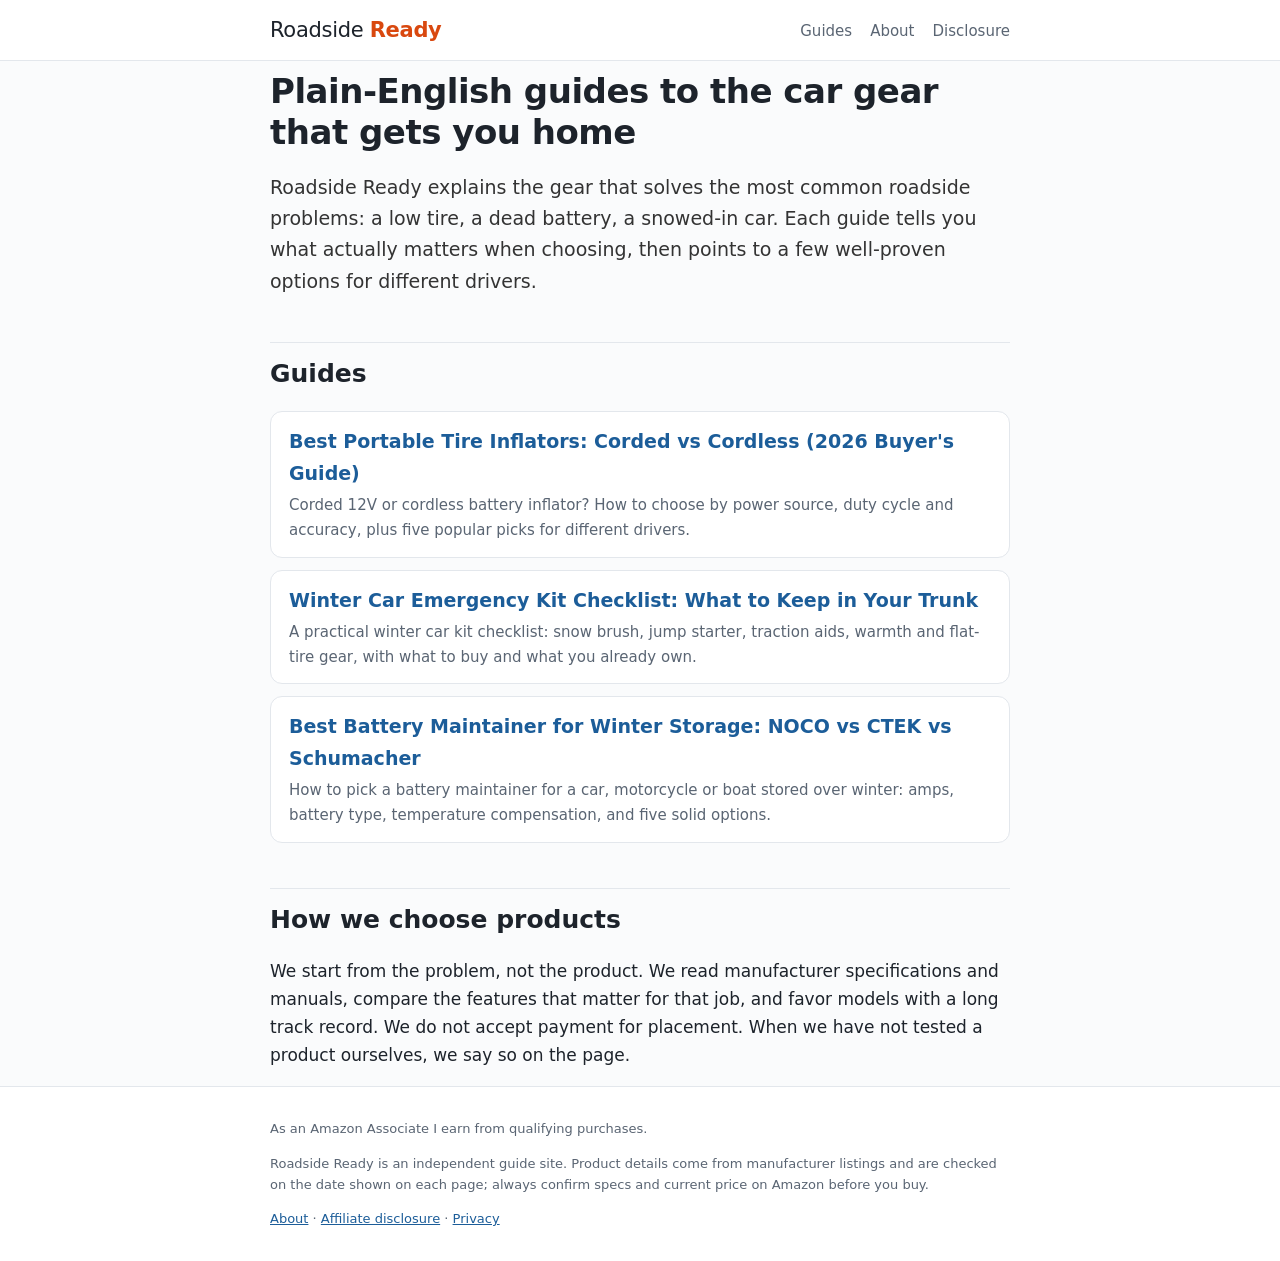
==== index.html @ 700e6747 "Launch Roadside Ready: 3 guides" ====
<!doctype html>
<html lang="en"><head>
<meta charset="utf-8"><meta name="viewport" content="width=device-width,initial-scale=1">
<title>Plain-English Guides to the Car Gear That Gets You Home | Roadside Ready</title>
<meta name="description" content="Independent buyer's guides to tire inflators, jump starters, battery maintainers and winter car emergency gear, written for everyday drivers.">
<link rel="canonical" href="https://vocedoro.github.io/roadside-ready/">
<meta property="og:title" content="Plain-English Guides to the Car Gear That Gets You Home"><meta property="og:description" content="Independent buyer's guides to tire inflators, jump starters, battery maintainers and winter car emergency gear, written for everyday drivers."><meta property="og:type" content="website">
<link rel="stylesheet" href="style.css">
</head><body>
<header class="top"><div class="wrap"><a class="logo" href="index.html">Roadside <b>Ready</b></a>
<nav><a href="index.html#guides">Guides</a><a href="about.html">About</a><a href="disclosure.html">Disclosure</a></nav></div></header>
<main class="wrap">

<section>
<h1>Plain-English guides to the car gear that gets you home</h1>
<p class="lead">Roadside Ready explains the gear that solves the most common roadside problems: a low tire, a dead battery, a snowed-in car. Each guide tells you what actually matters when choosing, then points to a few well-proven options for different drivers.</p>
<h2 id="guides">Guides</h2>
<ul class="guides">
<li><a href="guides/portable-tire-inflator.html">Best Portable Tire Inflators: Corded vs Cordless (2026 Buyer's Guide)</a><p>Corded 12V or cordless battery inflator? How to choose by power source, duty cycle and accuracy, plus five popular picks for different drivers.</p></li>
<li><a href="guides/winter-car-emergency-kit.html">Winter Car Emergency Kit Checklist: What to Keep in Your Trunk</a><p>A practical winter car kit checklist: snow brush, jump starter, traction aids, warmth and flat-tire gear, with what to buy and what you already own.</p></li>
<li><a href="guides/battery-maintainer-winter-storage.html">Best Battery Maintainer for Winter Storage: NOCO vs CTEK vs Schumacher</a><p>How to pick a battery maintainer for a car, motorcycle or boat stored over winter: amps, battery type, temperature compensation, and five solid options.</p></li>
</ul>
<h2>How we choose products</h2>
<p>We start from the problem, not the product. We read manufacturer specifications and manuals, compare the features that matter for that job, and favor models with a long track record. We do not accept payment for placement. When we have not tested a product ourselves, we say so on the page.</p>
</section>

</main>
<footer><div class="wrap"><p>As an Amazon Associate I earn from qualifying purchases.</p><p>Roadside Ready is an independent guide site. Product details come from manufacturer listings and are checked on the date shown on each page; always confirm specs and current price on Amazon before you buy.</p>
<p><a href="about.html">About</a> · <a href="disclosure.html">Affiliate disclosure</a> · <a href="privacy.html">Privacy</a></p></div></footer>
</body></html>
---- style.css ----
:root{--ink:#1d232b;--muted:#5a6573;--line:#e3e7ec;--bg:#fafbfc;--accent:#d9480f;--accent2:#1c5d99;--card:#fff}
*{box-sizing:border-box}
body{margin:0;font:17px/1.65 system-ui,-apple-system,"Segoe UI",Roboto,Arial,sans-serif;color:var(--ink);background:var(--bg)}
.wrap{max-width:780px;margin:0 auto;padding:0 20px}
a{color:var(--accent2)}
header.top{background:#fff;border-bottom:1px solid var(--line)}
header.top .wrap{display:flex;justify-content:space-between;align-items:center;min-height:60px;flex-wrap:wrap;gap:8px}
.logo{font-size:21px;text-decoration:none;color:var(--ink);letter-spacing:-.3px}
.logo b{color:var(--accent)}
nav a{margin-left:18px;text-decoration:none;color:var(--muted);font-size:15px}
main{padding:28px 20px 48px}
h1{font-size:34px;line-height:1.2;margin:.3em 0 .4em;letter-spacing:-.5px}
h2{font-size:25px;margin:1.8em 0 .5em;padding-top:.4em;border-top:1px solid var(--line)}
h3{font-size:20px;margin:1.3em 0 .3em}
.meta{color:var(--muted);font-size:14px}
.disc{font-size:13px;color:var(--muted);background:#fff;border:1px solid var(--line);border-radius:8px;padding:8px 12px}
.lead{font-size:19px;color:#333}
table{border-collapse:collapse;width:100%;font-size:15px;background:#fff;margin:12px 0}
th,td{border:1px solid var(--line);padding:8px 10px;text-align:left;vertical-align:top}
th{background:#f1f3f6}
.pick{background:var(--card);border:1px solid var(--line);border-radius:12px;padding:16px 18px;margin:18px 0}
.pick h3{margin-top:0}
.pick .best{display:inline-block;background:#fff1e8;color:var(--accent);font-weight:600;font-size:13px;border-radius:20px;padding:2px 10px;margin-bottom:6px}
.pick ul{margin:6px 0 10px 20px;padding:0}
a.amz{display:inline-block;background:var(--accent);color:#fff;text-decoration:none;font-weight:600;border-radius:8px;padding:8px 16px;font-size:15px}
a.amz:hover{filter:brightness(.92)}
.note{background:#eef5fb;border-left:4px solid var(--accent2);padding:10px 14px;border-radius:4px;font-size:15px}
ul.guides{list-style:none;padding:0}
ul.guides li{background:#fff;border:1px solid var(--line);border-radius:12px;padding:14px 18px;margin:12px 0}
ul.guides li a{font-weight:600;font-size:19px;text-decoration:none}
ul.guides li p{margin:4px 0 0;color:var(--muted);font-size:15px}
.check li{margin:4px 0}
footer{border-top:1px solid var(--line);background:#fff;color:var(--muted);font-size:13px;padding:18px 0}
@media(max-width:560px){h1{font-size:27px}body{font-size:16px}nav a{margin-left:12px}}
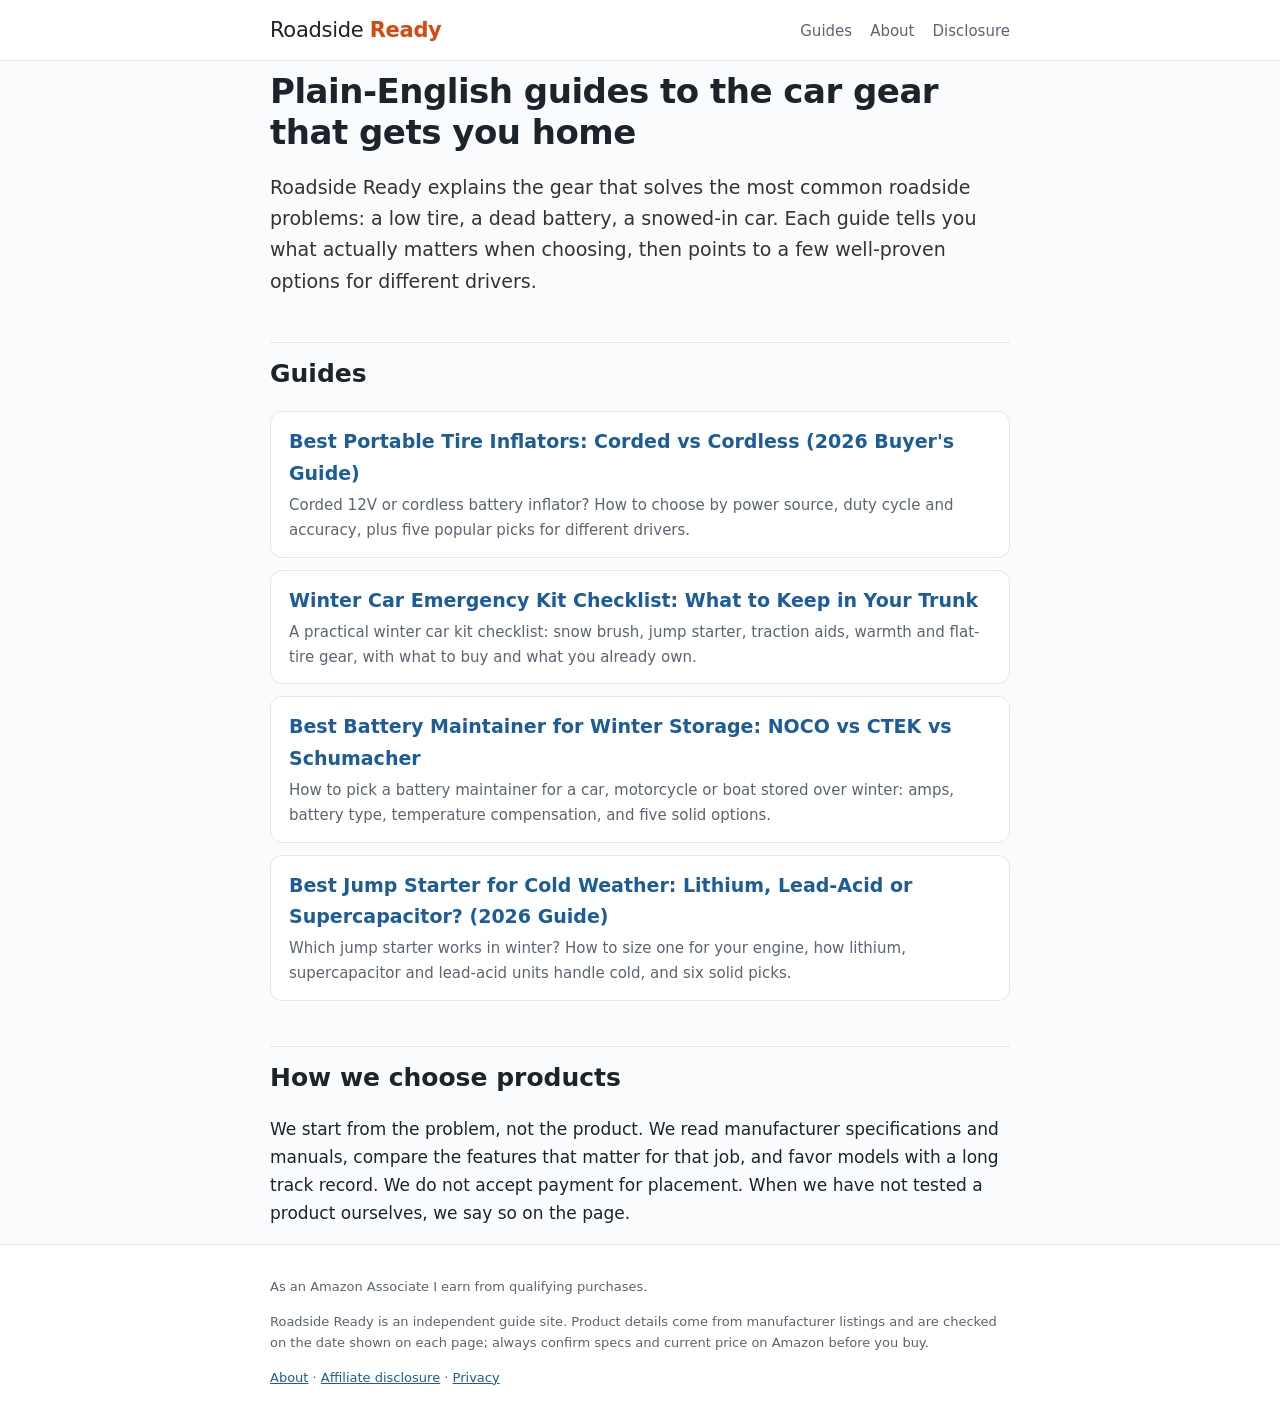
==== commit 4419afbb: "Update index and sitemap for jump starter guide" ====
--- a/index.html
+++ b/index.html
@@ -1,6 +1,6 @@
 <!doctype html>
 <html lang="en"><head>
-<meta charset="utf-8"><meta name="viewport" content="width=device-width,initial-scale=1">
+<meta charset="utf-8"><meta name="viewport" content="width=device-width,initial-scale=1"><meta name="p:domain_verify" content="308b1298f060d5dcc850b686b16271bb"/>
 <title>Plain-English Guides to the Car Gear That Gets You Home | Roadside Ready</title>
 <meta name="description" content="Independent buyer's guides to tire inflators, jump starters, battery maintainers and winter car emergency gear, written for everyday drivers.">
 <link rel="canonical" href="https://vocedoro.github.io/roadside-ready/">
@@ -19,6 +19,7 @@
 <li><a href="guides/portable-tire-inflator.html">Best Portable Tire Inflators: Corded vs Cordless (2026 Buyer's Guide)</a><p>Corded 12V or cordless battery inflator? How to choose by power source, duty cycle and accuracy, plus five popular picks for different drivers.</p></li>
 <li><a href="guides/winter-car-emergency-kit.html">Winter Car Emergency Kit Checklist: What to Keep in Your Trunk</a><p>A practical winter car kit checklist: snow brush, jump starter, traction aids, warmth and flat-tire gear, with what to buy and what you already own.</p></li>
 <li><a href="guides/battery-maintainer-winter-storage.html">Best Battery Maintainer for Winter Storage: NOCO vs CTEK vs Schumacher</a><p>How to pick a battery maintainer for a car, motorcycle or boat stored over winter: amps, battery type, temperature compensation, and five solid options.</p></li>
+<li><a href="guides/jump-starter-cold-weather.html">Best Jump Starter for Cold Weather: Lithium, Lead-Acid or Supercapacitor? (2026 Guide)</a><p>Which jump starter works in winter? How to size one for your engine, how lithium, supercapacitor and lead-acid units handle cold, and six solid picks.</p></li>
 </ul>
 <h2>How we choose products</h2>
 <p>We start from the problem, not the product. We read manufacturer specifications and manuals, compare the features that matter for that job, and favor models with a long track record. We do not accept payment for placement. When we have not tested a product ourselves, we say so on the page.</p>
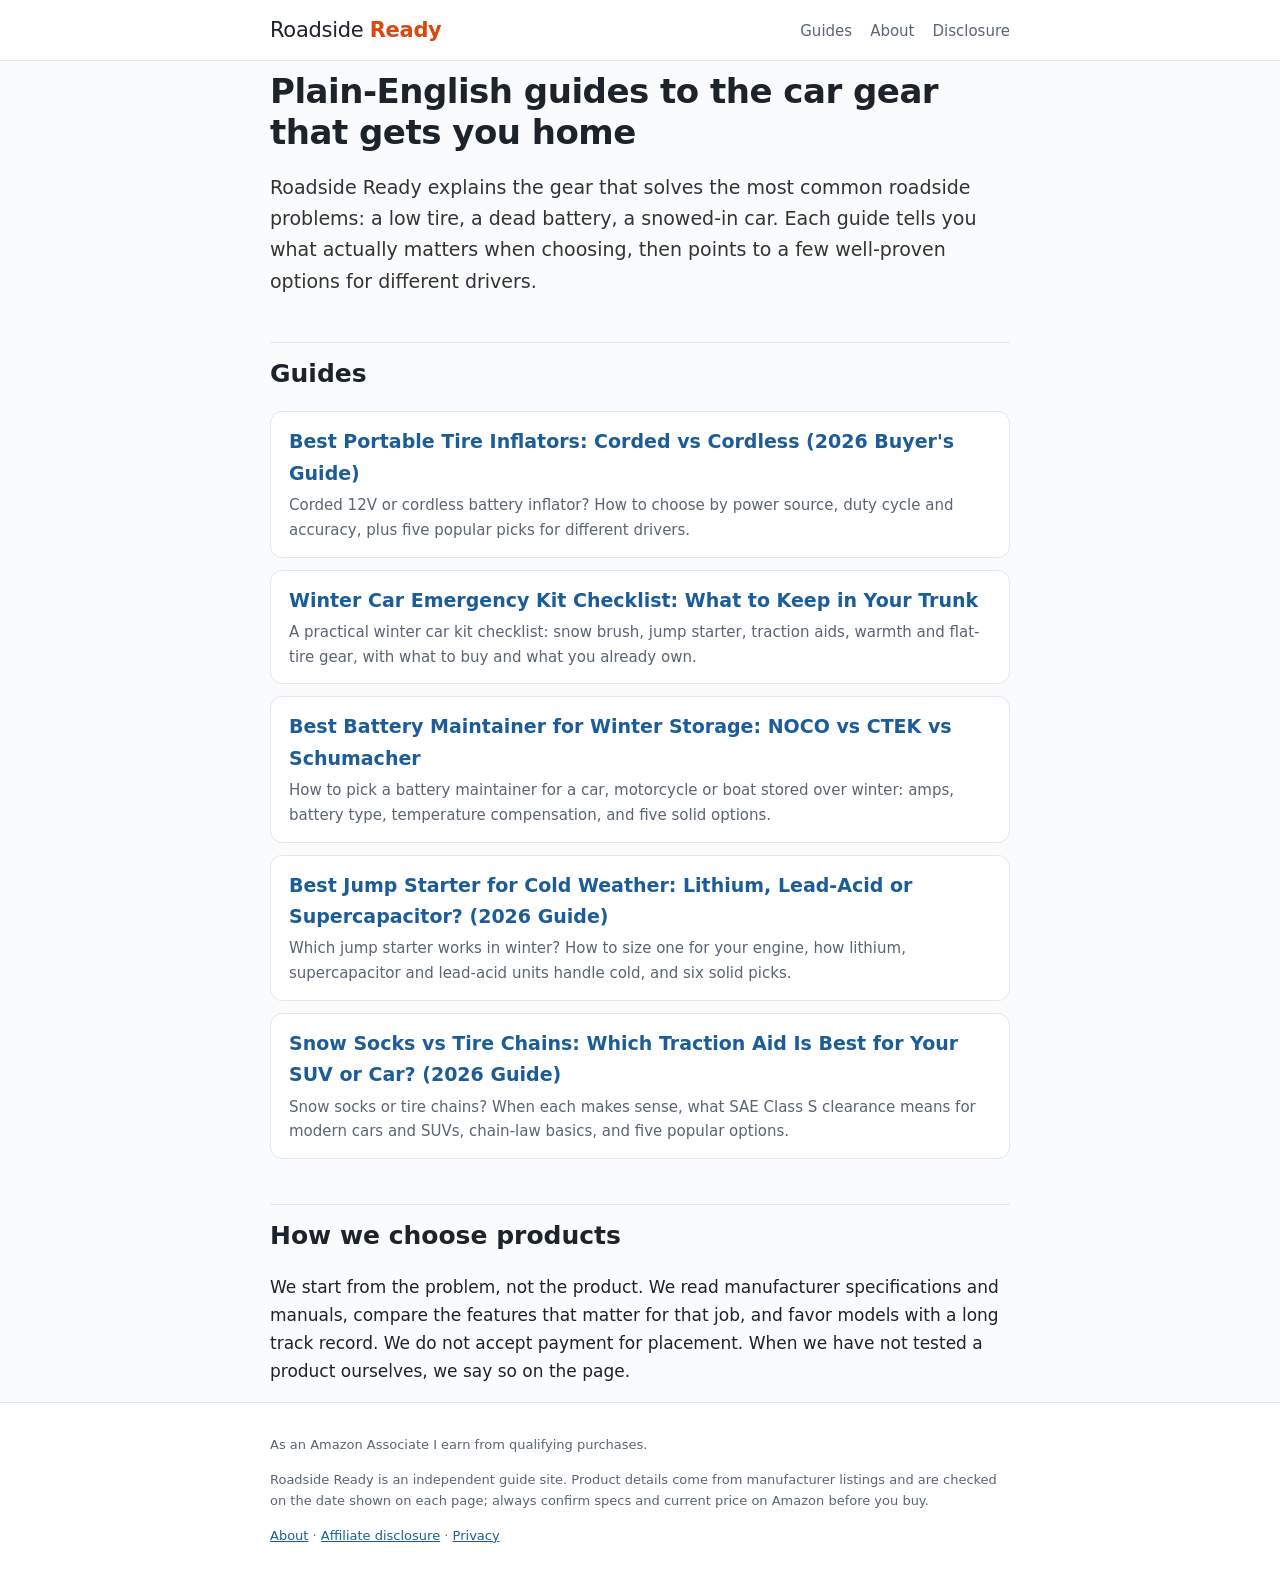
==== commit ef6a3c4f: "Update index and sitemap: snow socks guide" ====
--- a/index.html
+++ b/index.html
@@ -20,6 +20,7 @@
 <li><a href="guides/winter-car-emergency-kit.html">Winter Car Emergency Kit Checklist: What to Keep in Your Trunk</a><p>A practical winter car kit checklist: snow brush, jump starter, traction aids, warmth and flat-tire gear, with what to buy and what you already own.</p></li>
 <li><a href="guides/battery-maintainer-winter-storage.html">Best Battery Maintainer for Winter Storage: NOCO vs CTEK vs Schumacher</a><p>How to pick a battery maintainer for a car, motorcycle or boat stored over winter: amps, battery type, temperature compensation, and five solid options.</p></li>
 <li><a href="guides/jump-starter-cold-weather.html">Best Jump Starter for Cold Weather: Lithium, Lead-Acid or Supercapacitor? (2026 Guide)</a><p>Which jump starter works in winter? How to size one for your engine, how lithium, supercapacitor and lead-acid units handle cold, and six solid picks.</p></li>
+<li><a href="guides/snow-socks-vs-tire-chains.html">Snow Socks vs Tire Chains: Which Traction Aid Is Best for Your SUV or Car? (2026 Guide)</a><p>Snow socks or tire chains? When each makes sense, what SAE Class S clearance means for modern cars and SUVs, chain-law basics, and five popular options.</p></li>
 </ul>
 <h2>How we choose products</h2>
 <p>We start from the problem, not the product. We read manufacturer specifications and manuals, compare the features that matter for that job, and favor models with a long track record. We do not accept payment for placement. When we have not tested a product ourselves, we say so on the page.</p>
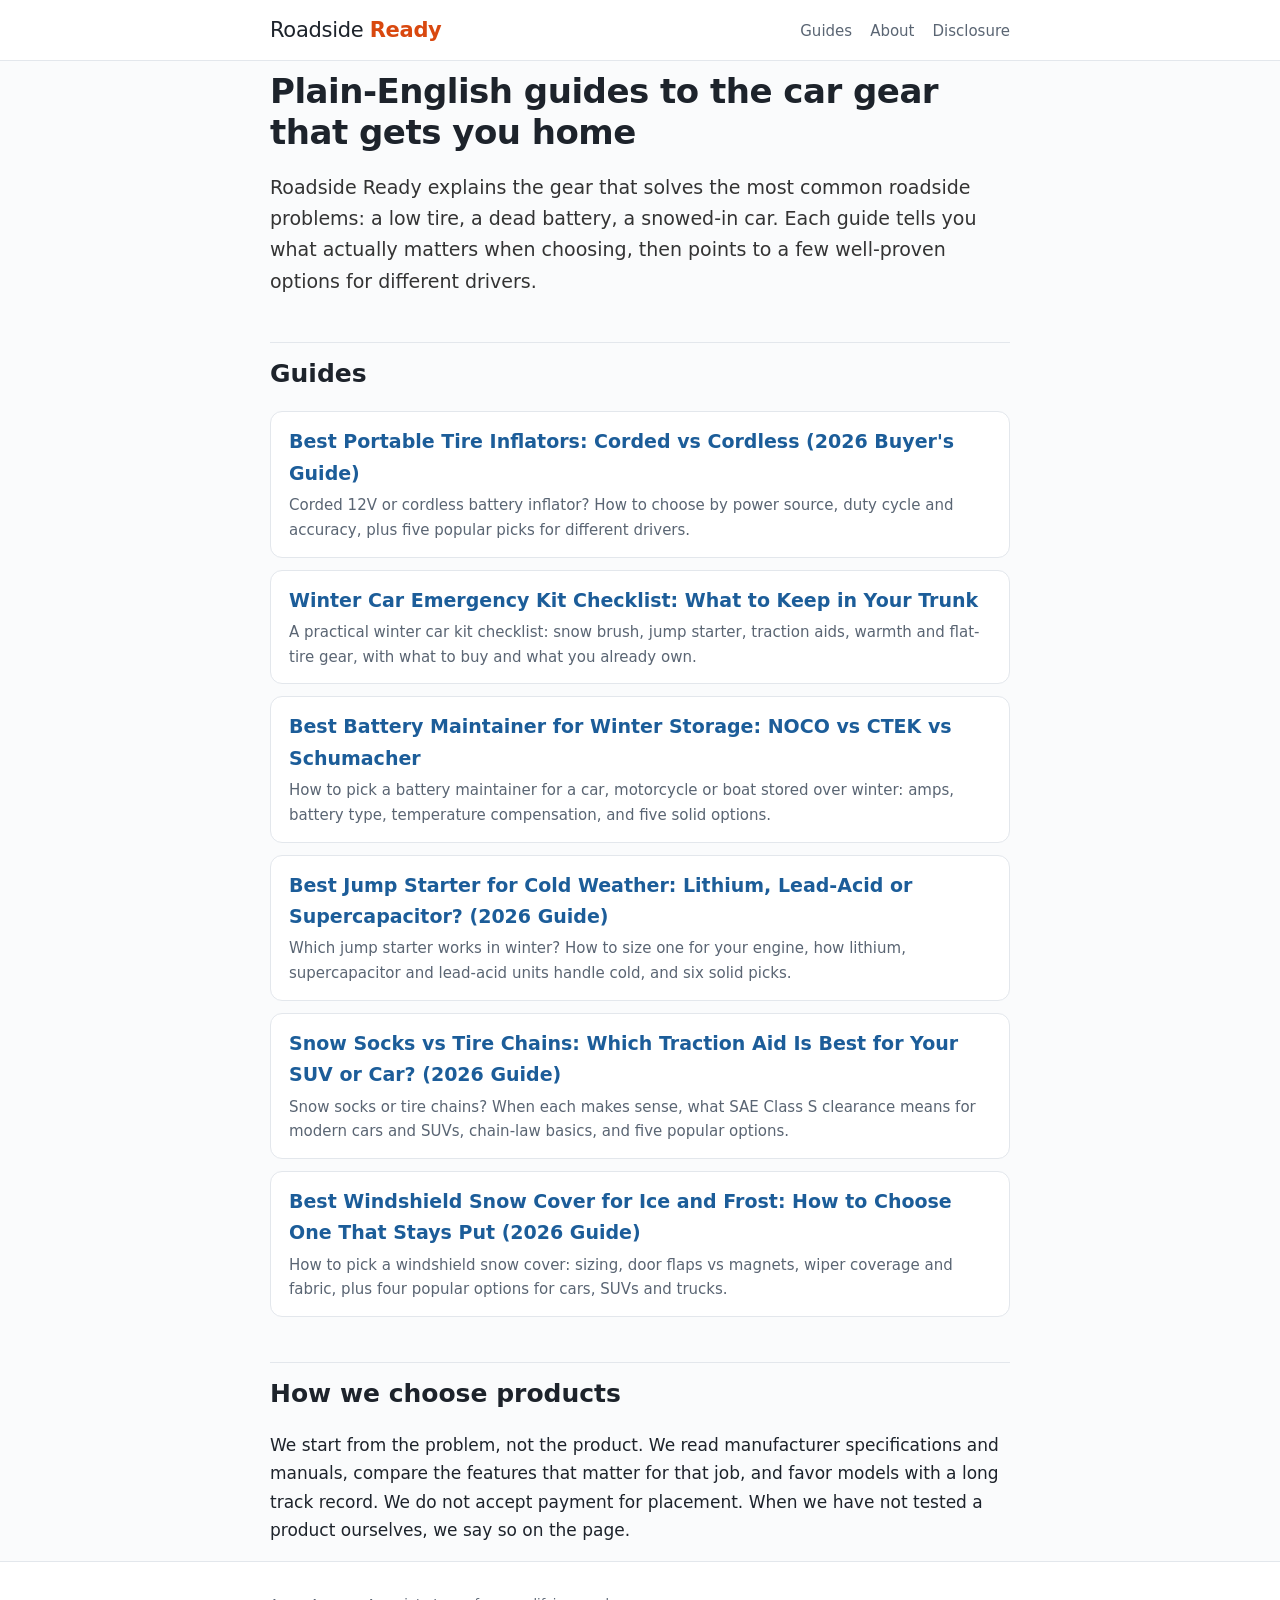
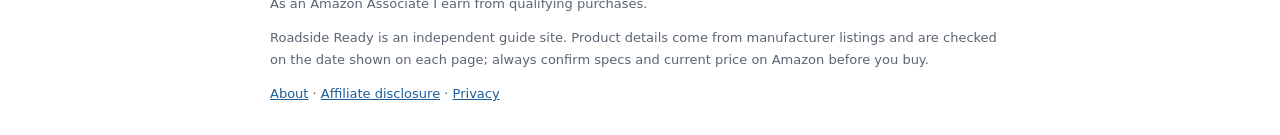
==== commit 9fd2b704: "Add files via upload" ====
--- a/index.html
+++ b/index.html
@@ -21,6 +21,7 @@
 <li><a href="guides/battery-maintainer-winter-storage.html">Best Battery Maintainer for Winter Storage: NOCO vs CTEK vs Schumacher</a><p>How to pick a battery maintainer for a car, motorcycle or boat stored over winter: amps, battery type, temperature compensation, and five solid options.</p></li>
 <li><a href="guides/jump-starter-cold-weather.html">Best Jump Starter for Cold Weather: Lithium, Lead-Acid or Supercapacitor? (2026 Guide)</a><p>Which jump starter works in winter? How to size one for your engine, how lithium, supercapacitor and lead-acid units handle cold, and six solid picks.</p></li>
 <li><a href="guides/snow-socks-vs-tire-chains.html">Snow Socks vs Tire Chains: Which Traction Aid Is Best for Your SUV or Car? (2026 Guide)</a><p>Snow socks or tire chains? When each makes sense, what SAE Class S clearance means for modern cars and SUVs, chain-law basics, and five popular options.</p></li>
+<li><a href="guides/windshield-snow-cover.html">Best Windshield Snow Cover for Ice and Frost: How to Choose One That Stays Put (2026 Guide)</a><p>How to pick a windshield snow cover: sizing, door flaps vs magnets, wiper coverage and fabric, plus four popular options for cars, SUVs and trucks.</p></li>
 </ul>
 <h2>How we choose products</h2>
 <p>We start from the problem, not the product. We read manufacturer specifications and manuals, compare the features that matter for that job, and favor models with a long track record. We do not accept payment for placement. When we have not tested a product ourselves, we say so on the page.</p>
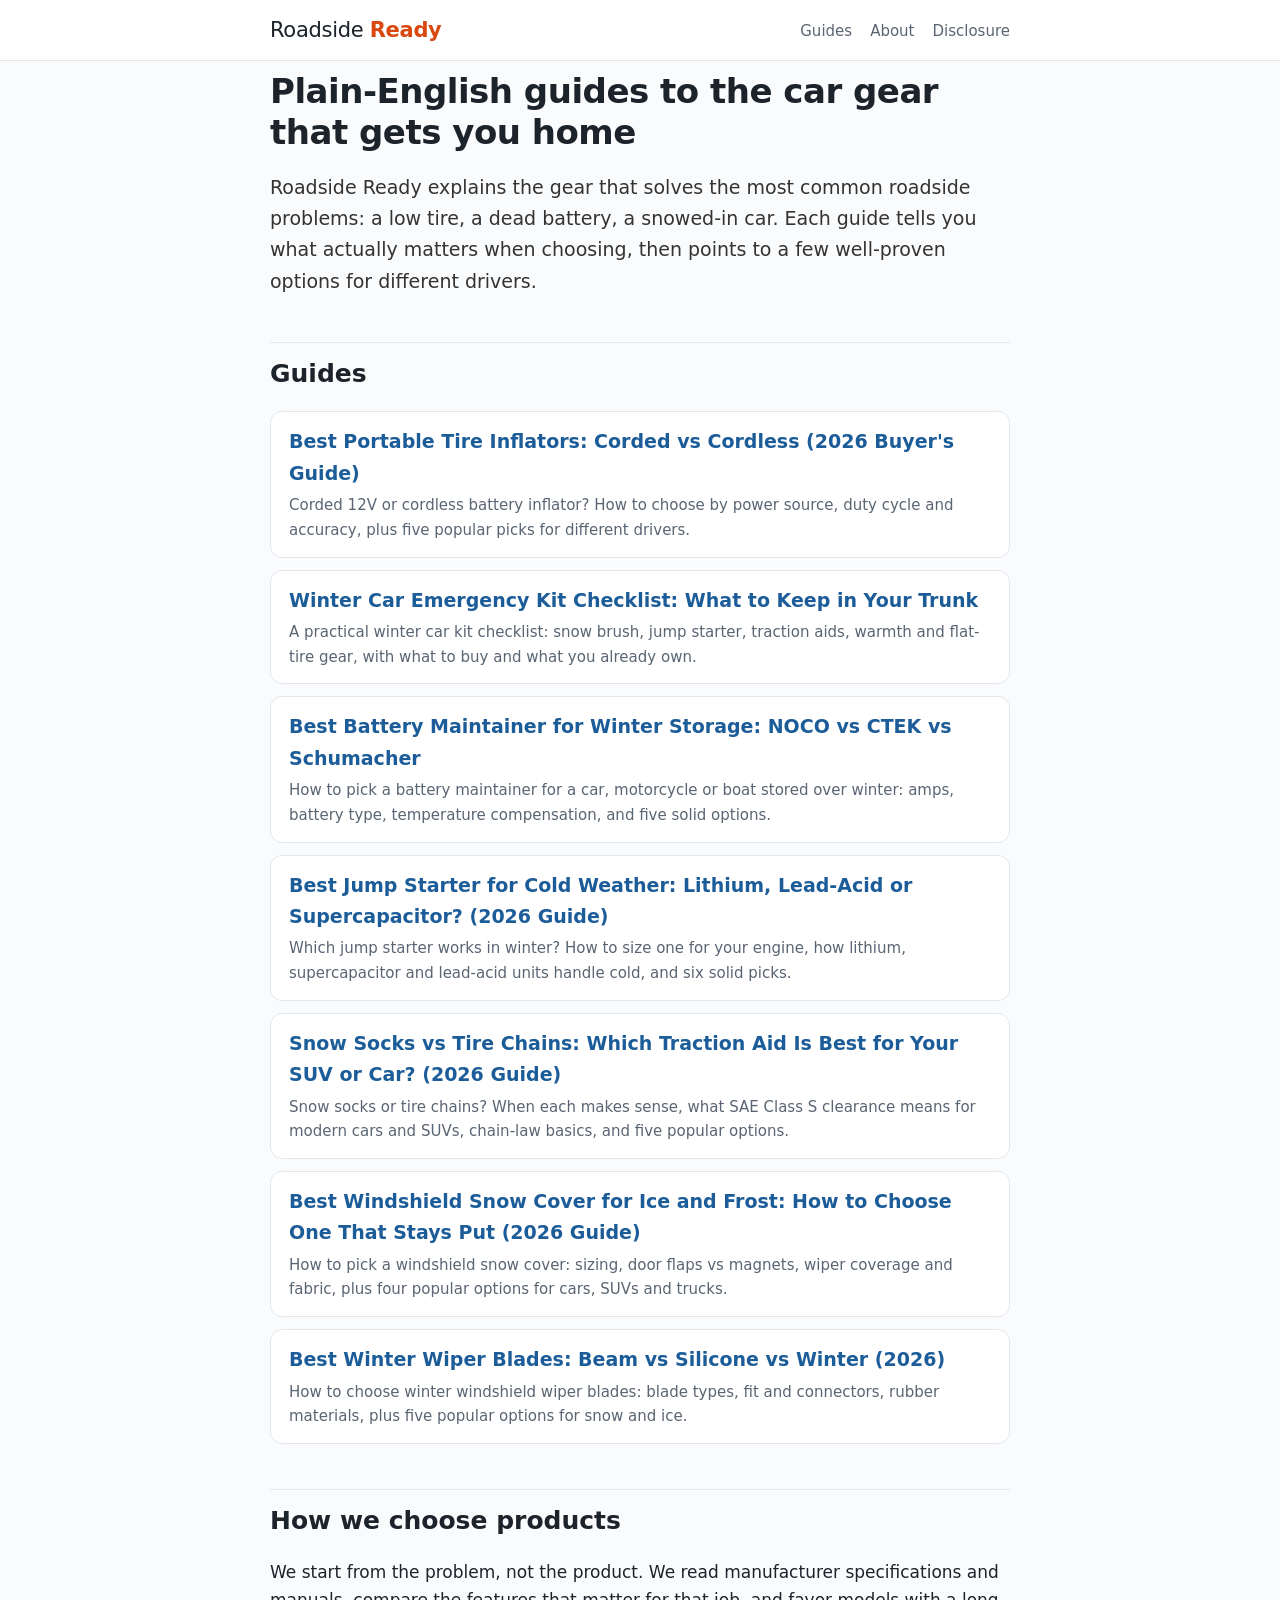
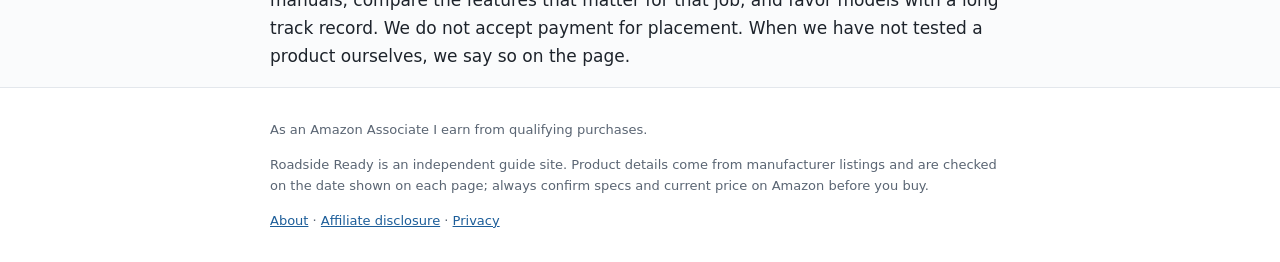
==== commit 6170c4dc: "Add files via upload" ====
--- a/index.html
+++ b/index.html
@@ -22,6 +22,7 @@
 <li><a href="guides/jump-starter-cold-weather.html">Best Jump Starter for Cold Weather: Lithium, Lead-Acid or Supercapacitor? (2026 Guide)</a><p>Which jump starter works in winter? How to size one for your engine, how lithium, supercapacitor and lead-acid units handle cold, and six solid picks.</p></li>
 <li><a href="guides/snow-socks-vs-tire-chains.html">Snow Socks vs Tire Chains: Which Traction Aid Is Best for Your SUV or Car? (2026 Guide)</a><p>Snow socks or tire chains? When each makes sense, what SAE Class S clearance means for modern cars and SUVs, chain-law basics, and five popular options.</p></li>
 <li><a href="guides/windshield-snow-cover.html">Best Windshield Snow Cover for Ice and Frost: How to Choose One That Stays Put (2026 Guide)</a><p>How to pick a windshield snow cover: sizing, door flaps vs magnets, wiper coverage and fabric, plus four popular options for cars, SUVs and trucks.</p></li>
+<li><a href="guides/winter-wiper-blades.html">Best Winter Wiper Blades: Beam vs Silicone vs Winter (2026)</a><p>How to choose winter windshield wiper blades: blade types, fit and connectors, rubber materials, plus five popular options for snow and ice.</p></li>
 </ul>
 <h2>How we choose products</h2>
 <p>We start from the problem, not the product. We read manufacturer specifications and manuals, compare the features that matter for that job, and favor models with a long track record. We do not accept payment for placement. When we have not tested a product ourselves, we say so on the page.</p>
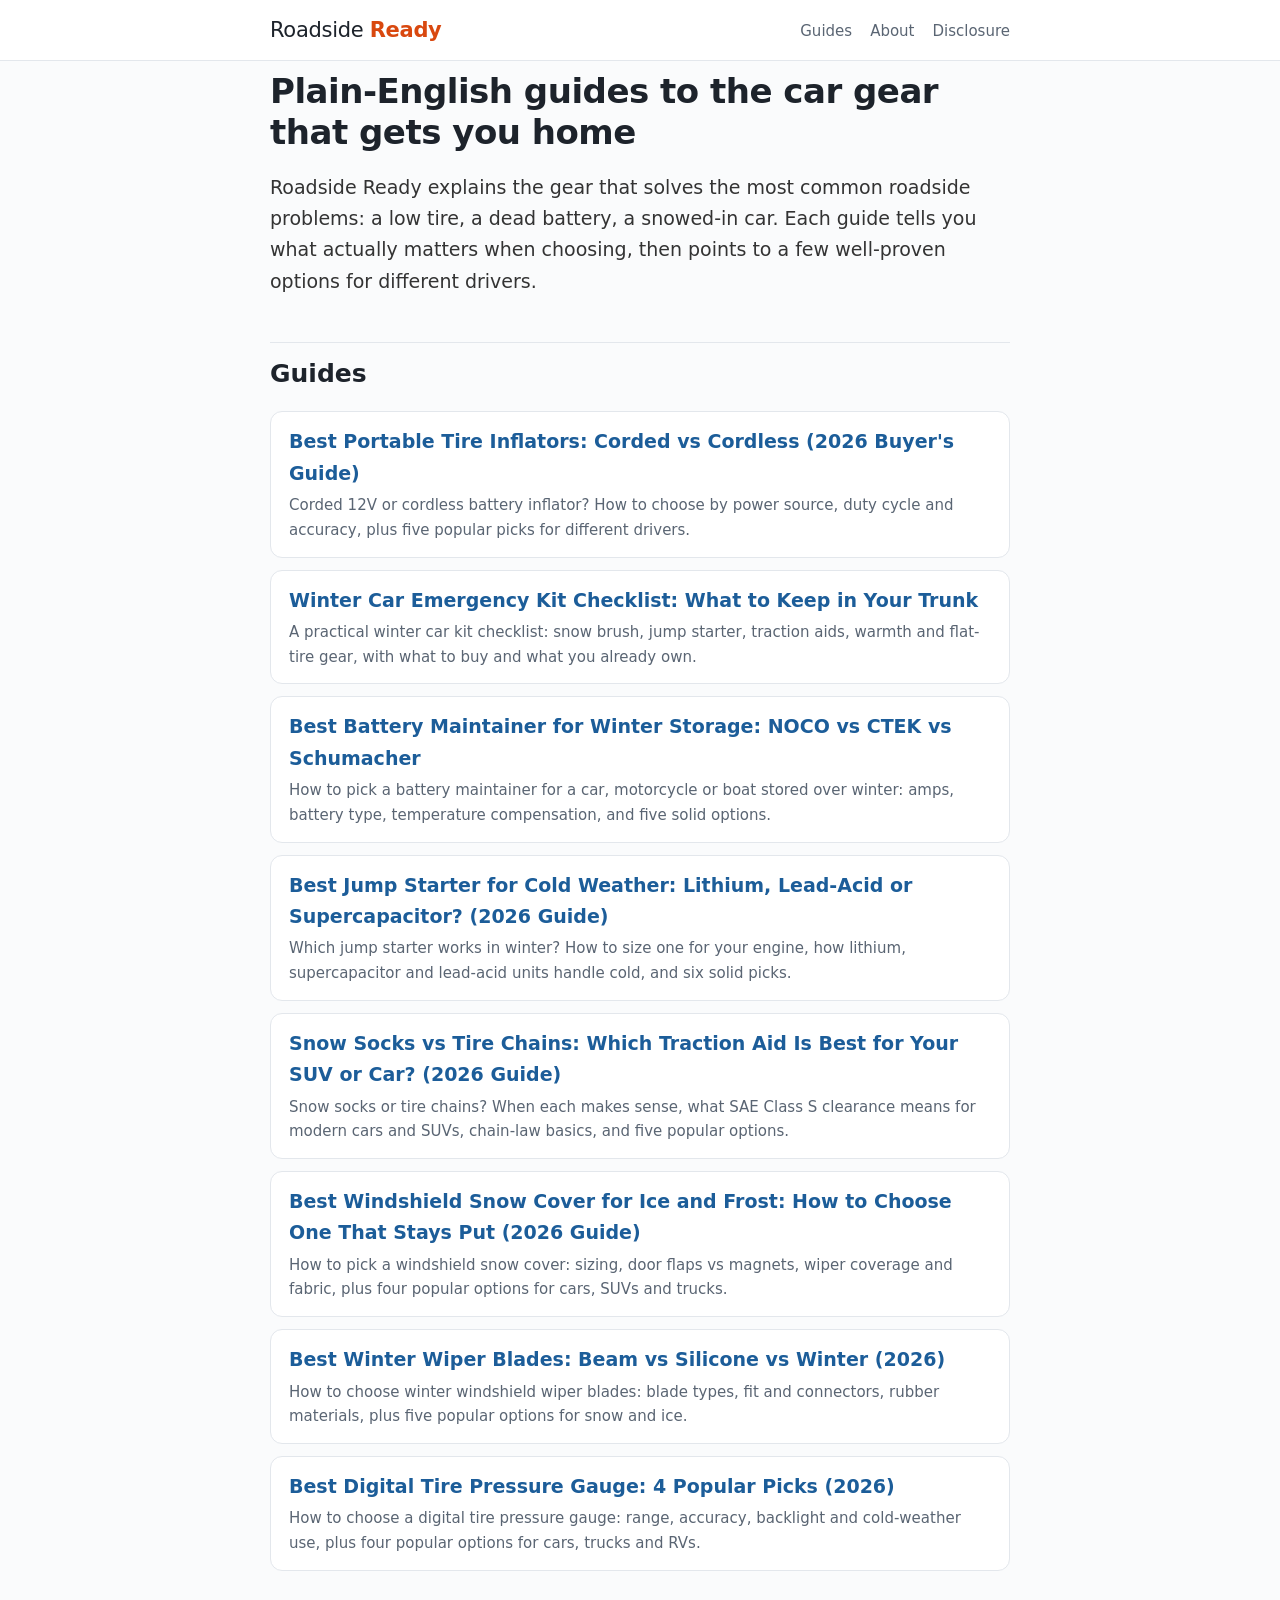
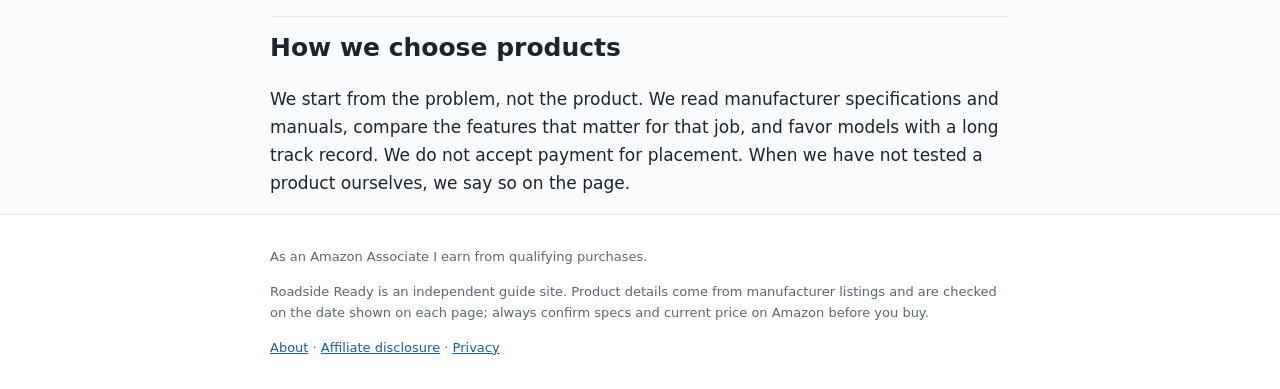
==== commit f0846bfa: "Add files via upload" ====
--- a/index.html
+++ b/index.html
@@ -23,6 +23,7 @@
 <li><a href="guides/snow-socks-vs-tire-chains.html">Snow Socks vs Tire Chains: Which Traction Aid Is Best for Your SUV or Car? (2026 Guide)</a><p>Snow socks or tire chains? When each makes sense, what SAE Class S clearance means for modern cars and SUVs, chain-law basics, and five popular options.</p></li>
 <li><a href="guides/windshield-snow-cover.html">Best Windshield Snow Cover for Ice and Frost: How to Choose One That Stays Put (2026 Guide)</a><p>How to pick a windshield snow cover: sizing, door flaps vs magnets, wiper coverage and fabric, plus four popular options for cars, SUVs and trucks.</p></li>
 <li><a href="guides/winter-wiper-blades.html">Best Winter Wiper Blades: Beam vs Silicone vs Winter (2026)</a><p>How to choose winter windshield wiper blades: blade types, fit and connectors, rubber materials, plus five popular options for snow and ice.</p></li>
+<li><a href="guides/digital-tire-pressure-gauge.html">Best Digital Tire Pressure Gauge: 4 Popular Picks (2026)</a><p>How to choose a digital tire pressure gauge: range, accuracy, backlight and cold-weather use, plus four popular options for cars, trucks and RVs.</p></li>
 </ul>
 <h2>How we choose products</h2>
 <p>We start from the problem, not the product. We read manufacturer specifications and manuals, compare the features that matter for that job, and favor models with a long track record. We do not accept payment for placement. When we have not tested a product ourselves, we say so on the page.</p>
